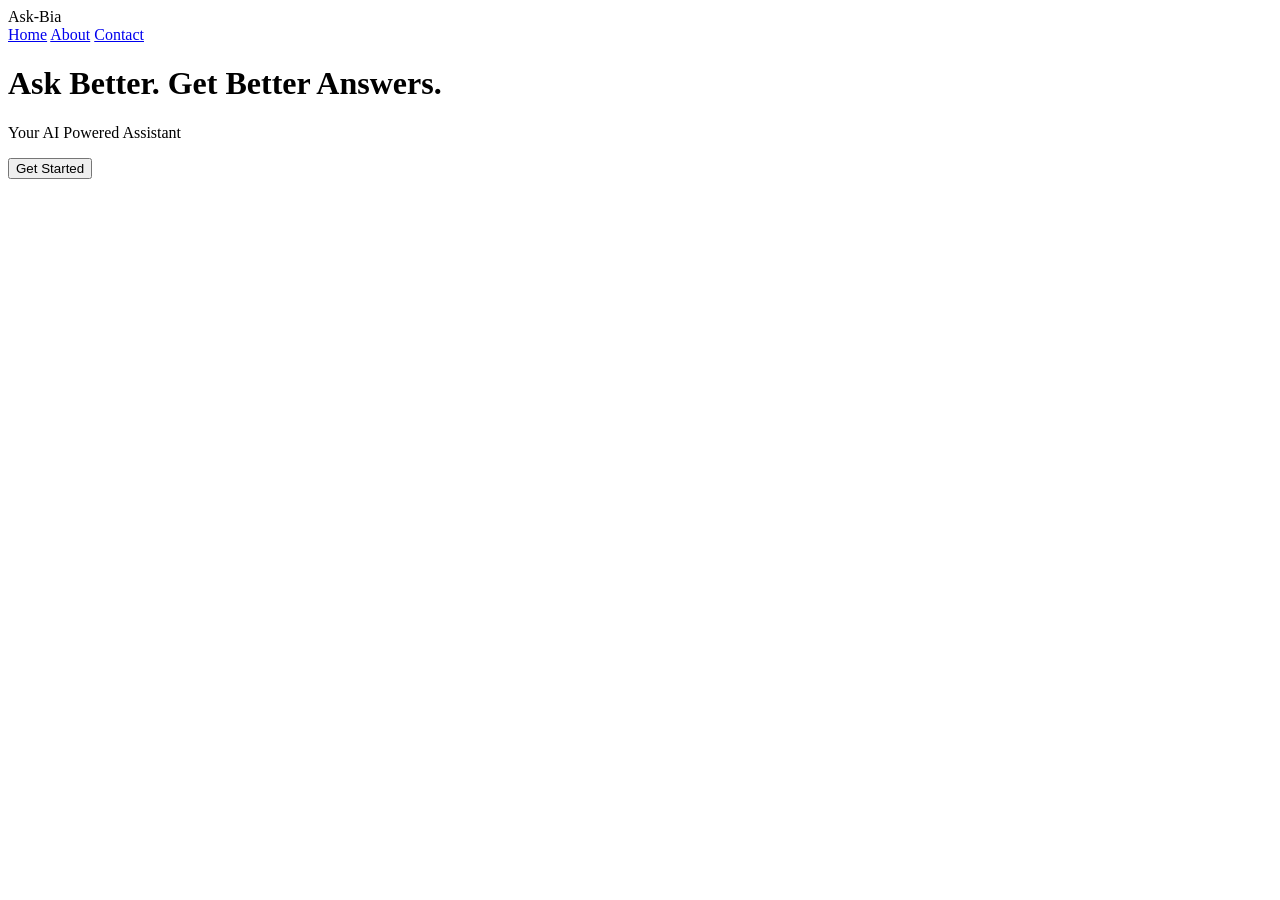
==== index.html @ 4712e225 "first commit" ====
<!DOCTYPE html>
<html lang="en">
<head>
    <meta charset="UTF-8">
    <meta name="viewport" content="width=device-width, initial-scale=1.0">
    <title>AskBia- Ask Better</title>
    <link rel="stylesheet" href="style.css">
</head>
<body>
    <header class="navigation-bar">
        <div class="logo">Ask-Bia</div>
        <nav>
            <a href="#">Home</a>
            <a href="#">About</a>
            <a href="#">Contact</a>
        </nav>
    </header>
    <main class="hero">
        <h1>Ask Better. Get Better Answers.</h1>
        <p>Your AI Powered Assistant</p>
        <button class="cta">Get Started</button>
    </main>
</body>
</html>
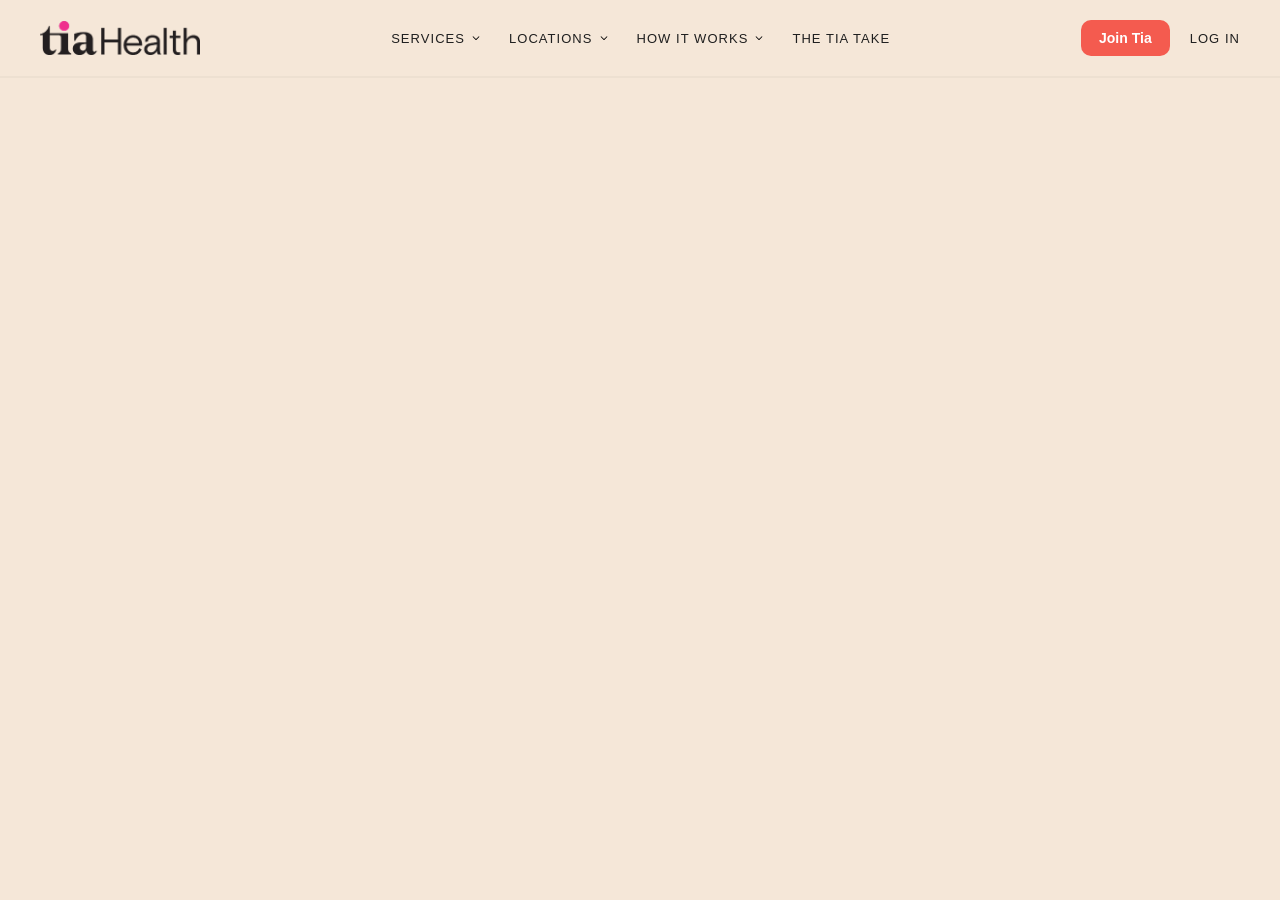
==== commit 845381e0: "MADE IT INTO A PROPER FLEX" ====
--- a/index.html
+++ b/index.html
@@ -3,22 +3,34 @@
 <head>
     <meta charset="UTF-8">
     <meta name="viewport" content="width=device-width, initial-scale=1.0">
-    <title>AskBia- Ask Better</title>
+    <title>Tia Health</title>
     <link rel="stylesheet" href="style.css">
 </head>
 <body>
-    <header class="navigation-bar">
-        <div class="logo">Ask-Bia</div>
-        <nav>
-            <a href="#">Home</a>
-            <a href="#">About</a>
-            <a href="#">Contact</a>
-        </nav>
+    <header class="navbar">
+        <div class = "navin">
+            <div class="logo">
+                <img src="images/big logo.png" alt="Tia Health Logo">
+            </div>
+            <nav class="nav-links">                <a href="#">
+                    SERVICES
+                    <img src="images/down-chevron.svg" alt="" class="chevy">
+                </a>
+                <a href="#">
+                    LOCATIONS
+                    <img src="images/down-chevron.svg" alt="" class="chevy">
+                </a>
+                <a href="#">
+                    HOW IT WORKS
+                    <img src="images/down-chevron.svg" alt="" class="chevy">
+                </a>
+                <a href="#">THE TIA TAKE</a>
+            </nav>
+            <div class="nav-act">
+                <button class="join-btt">Join Tia</button>
+                <a href="#" class="login">LOG IN</a>
+            </div>
+        </div>
     </header>
-    <main class="hero">
-        <h1>Ask Better. Get Better Answers.</h1>
-        <p>Your AI Powered Assistant</p>
-        <button class="cta">Get Started</button>
-    </main>
 </body>
 </html>
--- a/style.css
+++ b/style.css
@@ -0,0 +1,64 @@
+body{
+    margin: 0;
+    background: #f5e7d8;
+    font-family: Arial, Helvetica, sans-serif;
+}
+.navbar{
+    background: #f5e7d8;
+    box-shadow: 0 2px 0 rgba(0,0,0,0.03);
+}
+.navin{
+    max-width: 1200px;
+    margin:auto;
+    padding: 20px 32px;
+    display: flex;
+    align-items: center;
+    justify-content: space-between;
+}
+.logo img{
+height: 34px;
+display: block;
+}
+
+.nav-links{
+    display: flex;
+    gap: 28px;
+}
+.nav-links a{
+display: flex;
+align-items: center;
+gap: 6px;
+text-decoration: none;
+color:#1f1f1f;
+font-size: 13px;
+letter-spacing: 0.08em;
+font-weight: 500;
+}
+
+.chevy{
+    width: 10px;
+    height: 10px;
+}
+
+.nav-act{
+    display: flex;
+    align-items: center;
+    gap: 20px;
+}
+.join-btt{
+    background: #f45b4f;
+    color: white;
+    border: none;
+    padding: 10px 18px;
+    border-radius: 10px;
+    font-size: 14px;
+    font-weight: 600;
+    cursor: pointer;
+}
+.login{
+    text-decoration: none;
+    color: #1f1f1f;
+    font-size: 13px;
+    letter-spacing: 0.08em;
+    font-weight: 500;
+}
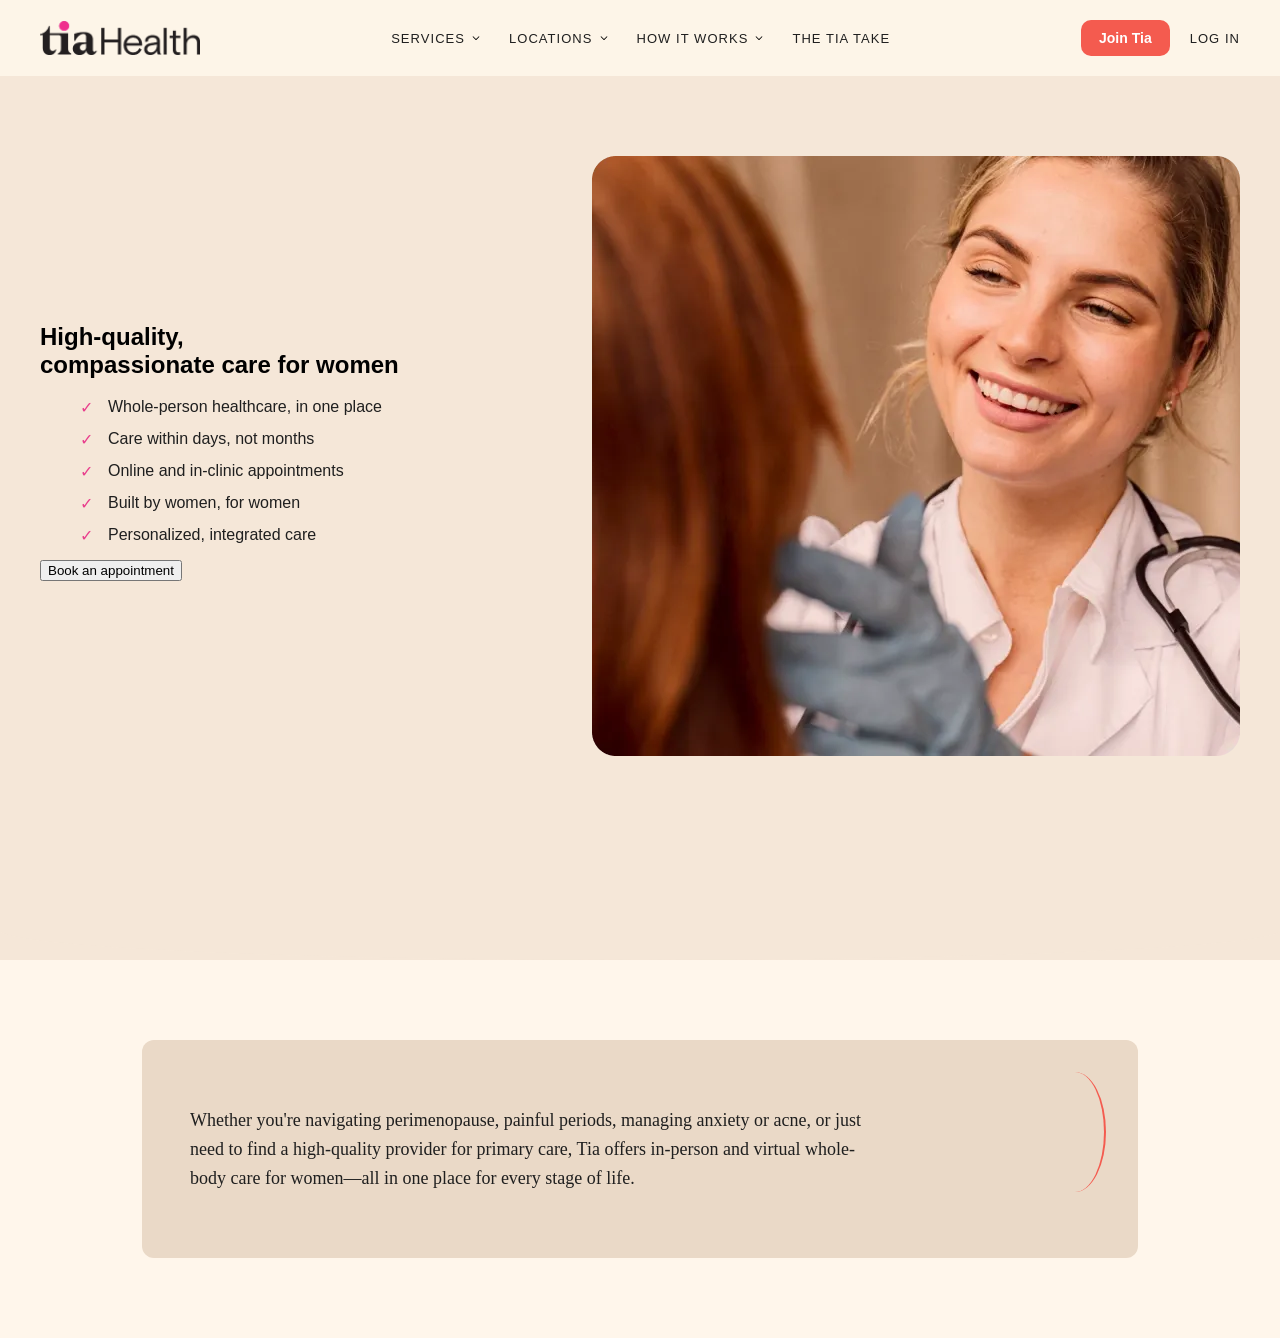
==== commit d0fce4a0: "need to add updare section" ====
--- a/index.html
+++ b/index.html
@@ -32,5 +32,40 @@
             </div>
         </div>
     </header>
+    <section class = "care">
+        <div class="care-in">
+            <div class="care-text">
+                <h1>High-quality,<br>compassionate care for women</h1>
+                <ul class="care-list">
+                    <li>Whole-person healthcare, in one place</li>
+                    <li>Care within days, not months</li>
+                    <li>Online and in-clinic appointments</li>
+                    <li>Built by women, for women</li>
+                    <li>Personalized, integrated care</li>
+                </ul>
+                <button class="care-btn">Book an appointment</button>
+            </div>
+            <div class="care-img">
+                <img src="images/doctor lady.webp" alt="doctor with patient">
+            </div>
+        </div>
+    </section>
+
+    <div class="curve-divider"></div>
+
+    <section class="quote-section">
+  <div class="quote-card">
+    <p>
+      Whether you're navigating perimenopause, painful periods,
+      managing anxiety or acne, or just need to find a high-quality
+      provider for primary care, Tia offers in-person and virtual
+      whole-body care for women—all in one place for every stage of life.
+    </p>
+
+    <span class="squiggle"></span>
+  </div>
+    </section>
+
+
 </body>
 </html>
--- a/style.css
+++ b/style.css
@@ -4,7 +4,7 @@
     font-family: Arial, Helvetica, sans-serif;
 }
 .navbar{
-    background: #f5e7d8;
+    background: #fdf5e8;
     box-shadow: 0 2px 0 rgba(0,0,0,0.03);
 }
 .navin{
@@ -61,4 +61,85 @@
     font-size: 13px;
     letter-spacing: 0.08em;
     font-weight: 500;
-}+}
+.holder{
+    font: 32px inferi-normal, serif;
+    color: #000000;
+    margin: 21.44px 0px;
+}
+
+.care{
+    background:#f5e7d8;
+    padding:80px 0;
+}
+
+.care-in{
+    max-width: 1200px;
+    margin: auto;
+    padding: 0 32px;
+    display: flex;
+    align-items: center;
+    justify-content: space-between;
+    gap: 60px; 
+}
+.care-text{
+    list-style: none;
+    padding:0;
+    margin-bottom: 32px;
+}
+.care-list li{
+    position: relative;
+    padding-left: 28px;
+    margin-bottom: 14px;
+    font-size:16px;
+    color:#1f1f1f;
+}
+
+.care-list li::before{
+    content:"✓";
+    position:absolute;
+    left: 0;
+    top: 0;
+    color:#e83e8c;
+}
+
+.care-list{
+        list-style-type: none;
+}
+
+.curve-divider {
+  height: 120px;
+  background: #f5e7d8;
+  border-bottom-left-radius: 80% 40%;
+  border-bottom-right-radius: 80% 40%;
+}
+.quote-section {
+  background: #fff6eb;
+  padding: 80px 0;
+}
+
+.quote-card {
+  max-width: 900px;
+  margin: auto;
+  background: #ead9c7;
+  padding: 48px;
+  border-radius: 12px;
+  position: relative;
+}
+
+.quote-card p {
+  font-family: Georgia, serif;
+  font-size: 18px;
+  line-height: 1.6;
+  color: #1f1f1f;
+  max-width: 700px;
+}
+.squiggle {
+  position: absolute;
+  right: 32px;
+  top: 32px;
+  width: 60px;
+  height: 120px;
+  border-right: 2px solid #f45b4f;
+  border-radius: 50%;
+}
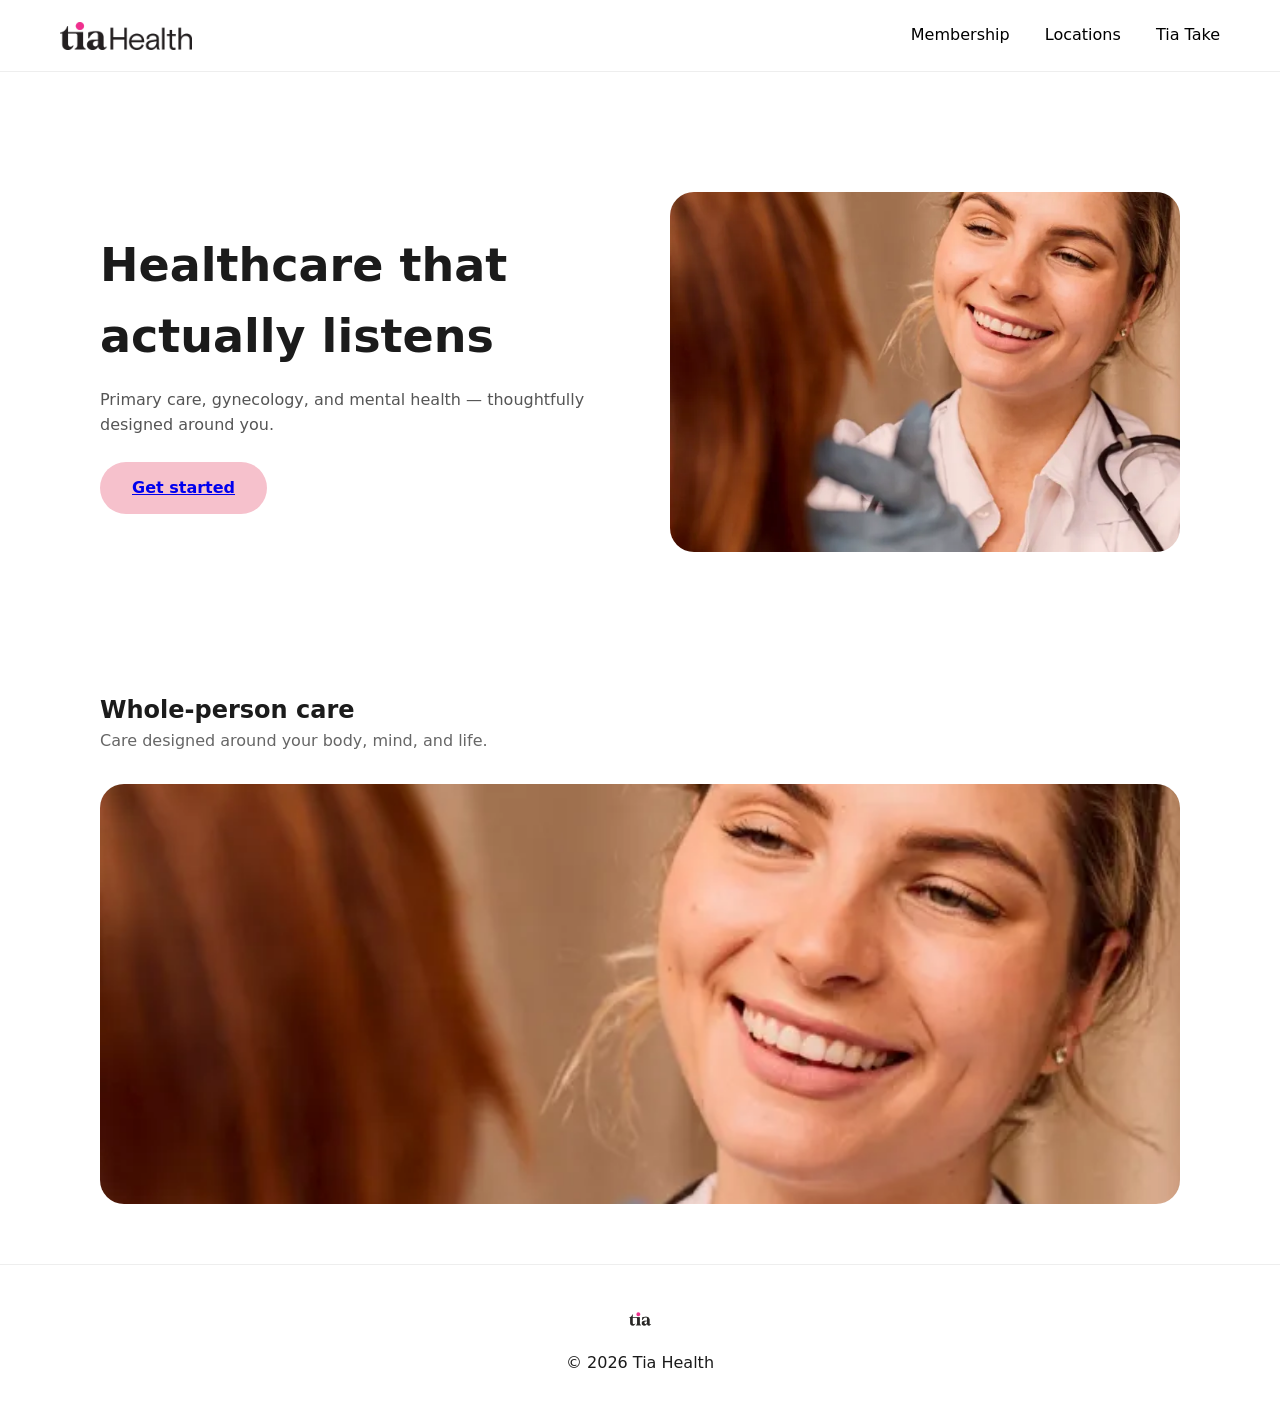
==== commit 36ce8a64: "final commit" ====
--- a/index.html
+++ b/index.html
@@ -1,71 +1,49 @@
 <!DOCTYPE html>
 <html lang="en">
 <head>
-    <meta charset="UTF-8">
-    <meta name="viewport" content="width=device-width, initial-scale=1.0">
-    <title>Tia Health</title>
-    <link rel="stylesheet" href="style.css">
+  <meta charset="UTF-8">
+  <title>Tia Health</title>
+  <link rel="stylesheet" href="style.css">
 </head>
 <body>
-    <header class="navbar">
-        <div class = "navin">
-            <div class="logo">
-                <img src="images/big logo.png" alt="Tia Health Logo">
-            </div>
-            <nav class="nav-links">                <a href="#">
-                    SERVICES
-                    <img src="images/down-chevron.svg" alt="" class="chevy">
-                </a>
-                <a href="#">
-                    LOCATIONS
-                    <img src="images/down-chevron.svg" alt="" class="chevy">
-                </a>
-                <a href="#">
-                    HOW IT WORKS
-                    <img src="images/down-chevron.svg" alt="" class="chevy">
-                </a>
-                <a href="#">THE TIA TAKE</a>
-            </nav>
-            <div class="nav-act">
-                <button class="join-btt">Join Tia</button>
-                <a href="#" class="login">LOG IN</a>
-            </div>
-        </div>
-    </header>
-    <section class = "care">
-        <div class="care-in">
-            <div class="care-text">
-                <h1>High-quality,<br>compassionate care for women</h1>
-                <ul class="care-list">
-                    <li>Whole-person healthcare, in one place</li>
-                    <li>Care within days, not months</li>
-                    <li>Online and in-clinic appointments</li>
-                    <li>Built by women, for women</li>
-                    <li>Personalized, integrated care</li>
-                </ul>
-                <button class="care-btn">Book an appointment</button>
-            </div>
-            <div class="care-img">
-                <img src="images/doctor lady.webp" alt="doctor with patient">
-            </div>
-        </div>
-    </section>
+  <header class="site-header">
+    <img src="images/header logo.png" alt="Tia logo" class="site-logo">
 
-    <div class="curve-divider"></div>
+    <nav class="main-nav">
+      <a href="membership.html">Membership</a>
+      <a href="locations.html">Locations</a>
+      <a href="tia-take.html">Tia Take</a>
+    </nav>
+  </header>
+  <section class="hero-section">
+    <div class="hero-text">
+      <h1>Healthcare that actually listens</h1>
+      <p>
+        Primary care, gynecology, and mental health —
+        thoughtfully designed around you.
+      </p>
 
-    <section class="quote-section">
-  <div class="quote-card">
-    <p>
-      Whether you're navigating perimenopause, painful periods,
-      managing anxiety or acne, or just need to find a high-quality
-      provider for primary care, Tia offers in-person and virtual
-      whole-body care for women—all in one place for every stage of life.
+      <a href="membership.html" class="primary-btn">Get started</a>
+    </div>
+
+    <div class="hero-image">
+      <img src="images/hero image.png" alt="Doctor talking to patient">
+    </div>
+  </section>
+  <section class="content-section">
+    <h2>Whole-person care</h2>
+    <p class="section-note">
+      Care designed around your body, mind, and life.
     </p>
 
-    <span class="squiggle"></span>
-  </div>
-    </section>
-
+    <div class="wide-image">
+      <img src="images/lady smiling 1.webp" alt="Smiling patient">
+    </div>
+  </section>
+  <footer class="site-footer">
+    <img src="images/Logo.png" alt="Tia Health" class="footer-logo">
+    <p>© 2026 Tia Health</p>
+  </footer>
 
 </body>
 </html>
--- a/style.css
+++ b/style.css
@@ -1,145 +1,201 @@
-body{
-    margin: 0;
-    background: #f5e7d8;
-    font-family: Arial, Helvetica, sans-serif;
-}
-.navbar{
-    background: #fdf5e8;
-    box-shadow: 0 2px 0 rgba(0,0,0,0.03);
-}
-.navin{
-    max-width: 1200px;
-    margin:auto;
-    padding: 20px 32px;
-    display: flex;
-    align-items: center;
-    justify-content: space-between;
-}
-.logo img{
-height: 34px;
-display: block;
-}
-
-.nav-links{
-    display: flex;
-    gap: 28px;
-}
-.nav-links a{
-display: flex;
-align-items: center;
-gap: 6px;
-text-decoration: none;
-color:#1f1f1f;
-font-size: 13px;
-letter-spacing: 0.08em;
-font-weight: 500;
-}
-
-.chevy{
-    width: 10px;
-    height: 10px;
-}
-
-.nav-act{
-    display: flex;
-    align-items: center;
-    gap: 20px;
-}
-.join-btt{
-    background: #f45b4f;
-    color: white;
-    border: none;
-    padding: 10px 18px;
-    border-radius: 10px;
-    font-size: 14px;
-    font-weight: 600;
-    cursor: pointer;
-}
-.login{
-    text-decoration: none;
-    color: #1f1f1f;
-    font-size: 13px;
-    letter-spacing: 0.08em;
-    font-weight: 500;
-}
-.holder{
-    font: 32px inferi-normal, serif;
-    color: #000000;
-    margin: 21.44px 0px;
-}
-
-.care{
-    background:#f5e7d8;
-    padding:80px 0;
-}
-
-.care-in{
-    max-width: 1200px;
-    margin: auto;
-    padding: 0 32px;
-    display: flex;
-    align-items: center;
-    justify-content: space-between;
-    gap: 60px; 
-}
-.care-text{
-    list-style: none;
-    padding:0;
-    margin-bottom: 32px;
-}
-.care-list li{
-    position: relative;
-    padding-left: 28px;
-    margin-bottom: 14px;
-    font-size:16px;
-    color:#1f1f1f;
-}
-
-.care-list li::before{
-    content:"✓";
-    position:absolute;
-    left: 0;
-    top: 0;
-    color:#e83e8c;
-}
-
-.care-list{
-        list-style-type: none;
-}
-
-.curve-divider {
-  height: 120px;
-  background: #f5e7d8;
-  border-bottom-left-radius: 80% 40%;
-  border-bottom-right-radius: 80% 40%;
-}
-.quote-section {
-  background: #fff6eb;
-  padding: 80px 0;
-}
-
-.quote-card {
-  max-width: 900px;
+* {
+  margin: 0;
+  padding: 0;
+  box-sizing: border-box;
+}
+
+body {
+  font-family: system-ui, -apple-system, sans-serif;
+  color: #1b1b1b;
+  line-height: 1.55;
+}
+
+img {
+  width: 100%;
+  height: 100%;
+  object-fit: cover;
+}
+
+.site-header {
+  height: 72px;
+  padding: 0 60px;
+  display: flex;
+  align-items: center;
+  justify-content: space-between;
+  border-bottom: 1px solid #eee;
+  background: #fff;
+}
+
+.simple-header {
+  border-bottom: none;
+}
+
+.site-logo {
+  height: 28px;
+  width: auto;
+}
+
+.main-nav a {
+  margin-left: 30px;
+  font-weight: 500;
+  text-decoration: none;
+  color: #000;
+}
+.hero-section {
+  max-width: 1200px;
+  margin: 40px auto 0;
+  padding: 80px 60px;
+  display: grid;
+  grid-template-columns: 1fr 1fr;
+  gap: 60px;
+  align-items: center;
+}
+
+.hero-text h1 {
+  font-size: 46px;
+}
+
+.hero-text p {
+  margin-top: 16px;
+  color: #555;
+}
+
+.primary-btn {
+  display: inline-block;
+  margin-top: 24px;
+  padding: 14px 32px;
+  border-radius: 40px;
+  background: #f6c1cc;
+  font-weight: 600;
+}
+.content-section {
+  max-width: 1200px;
   margin: auto;
-  background: #ead9c7;
-  padding: 48px;
+  padding: 60px;
+}
+
+.section-note {
+  color: #666;
+  margin-bottom: 30px;
+}
+.hero-image,
+.wide-image {
+  height: 360px;
+  border-radius: 24px;
+  overflow: hidden;
+}
+
+.wide-image {
+  height: 420px;
+}
+
+.wide-image img {
+  object-position: center 25%;
+}
+.locations-page {
+  background: #fbf3e8;
+}
+
+.location-grid {
+  display: grid;
+  grid-template-columns: repeat(3, 1fr);
+  gap: 30px;
+}
+
+.location-card {
+  background: #fff;
+  border-radius: 18px;
+  border: 1px solid #eee;
+  overflow: hidden;
+}
+
+.card-image {
+  height: 190px;
+}
+
+.card-image img {
+  object-position: center 35%;
+}
+
+.location-card h3 {
+  padding: 16px;
+}
+.signup-page {
+  background: #fbf3e8;
+}
+.signup-wrapper {
+  display: flex;
+  justify-content: center;
+  padding: 60px 20px;
+}
+.signup-box {
+  max-width: 500px;
+  width: 100%;
+}
+.signup-box input {
+  width: 100%;
+  padding: 14px;
+  margin-bottom: 16px;
+  border-radius: 10px;
+  border: 1px solid #ddd;
+}
+
+.form-row {
+  display: grid;
+  grid-template-columns: 1fr 1fr;
+  gap: 16px;
+}
+
+.checkbox-line {
+  font-size: 14px;
+  margin-bottom: 20px;
+}
+
+button {
+  width: 100%;
+  padding: 16px;
   border-radius: 12px;
-  position: relative;
-}
-
-.quote-card p {
-  font-family: Georgia, serif;
-  font-size: 18px;
-  line-height: 1.6;
-  color: #1f1f1f;
-  max-width: 700px;
-}
-.squiggle {
-  position: absolute;
-  right: 32px;
-  top: 32px;
-  width: 60px;
-  height: 120px;
-  border-right: 2px solid #f45b4f;
-  border-radius: 50%;
-}
+  border: none;
+  background: #e5d8cb;
+  font-weight: 600;
+}
+.blog-list {
+  display: grid;
+  grid-template-columns: repeat(3, 1fr);
+  gap: 30px;
+}
+.story-card {
+  background: #fff;
+  border-radius: 18px;
+  border: 1px solid #eee;
+  padding: 24px;
+}
+
+.story-author {
+  font-size: 13px;
+  color: #999;
+  margin: 6px 0 12px;
+}
+.site-footer {
+  padding: 40px;
+  border-top: 1px solid #eee;
+  text-align: center;
+}
+
+.footer-logo {
+  height: 28px;
+  width: auto;
+  margin-bottom: 10px;
+}
+@media (max-width: 900px) {
+  .hero-section {
+    grid-template-columns: 1fr;
+  }
+  .location-grid,
+  .blog-list {
+    grid-template-columns: 1fr;
+  }
+  .form-row {
+    grid-template-columns: 1fr;
+  }
+}
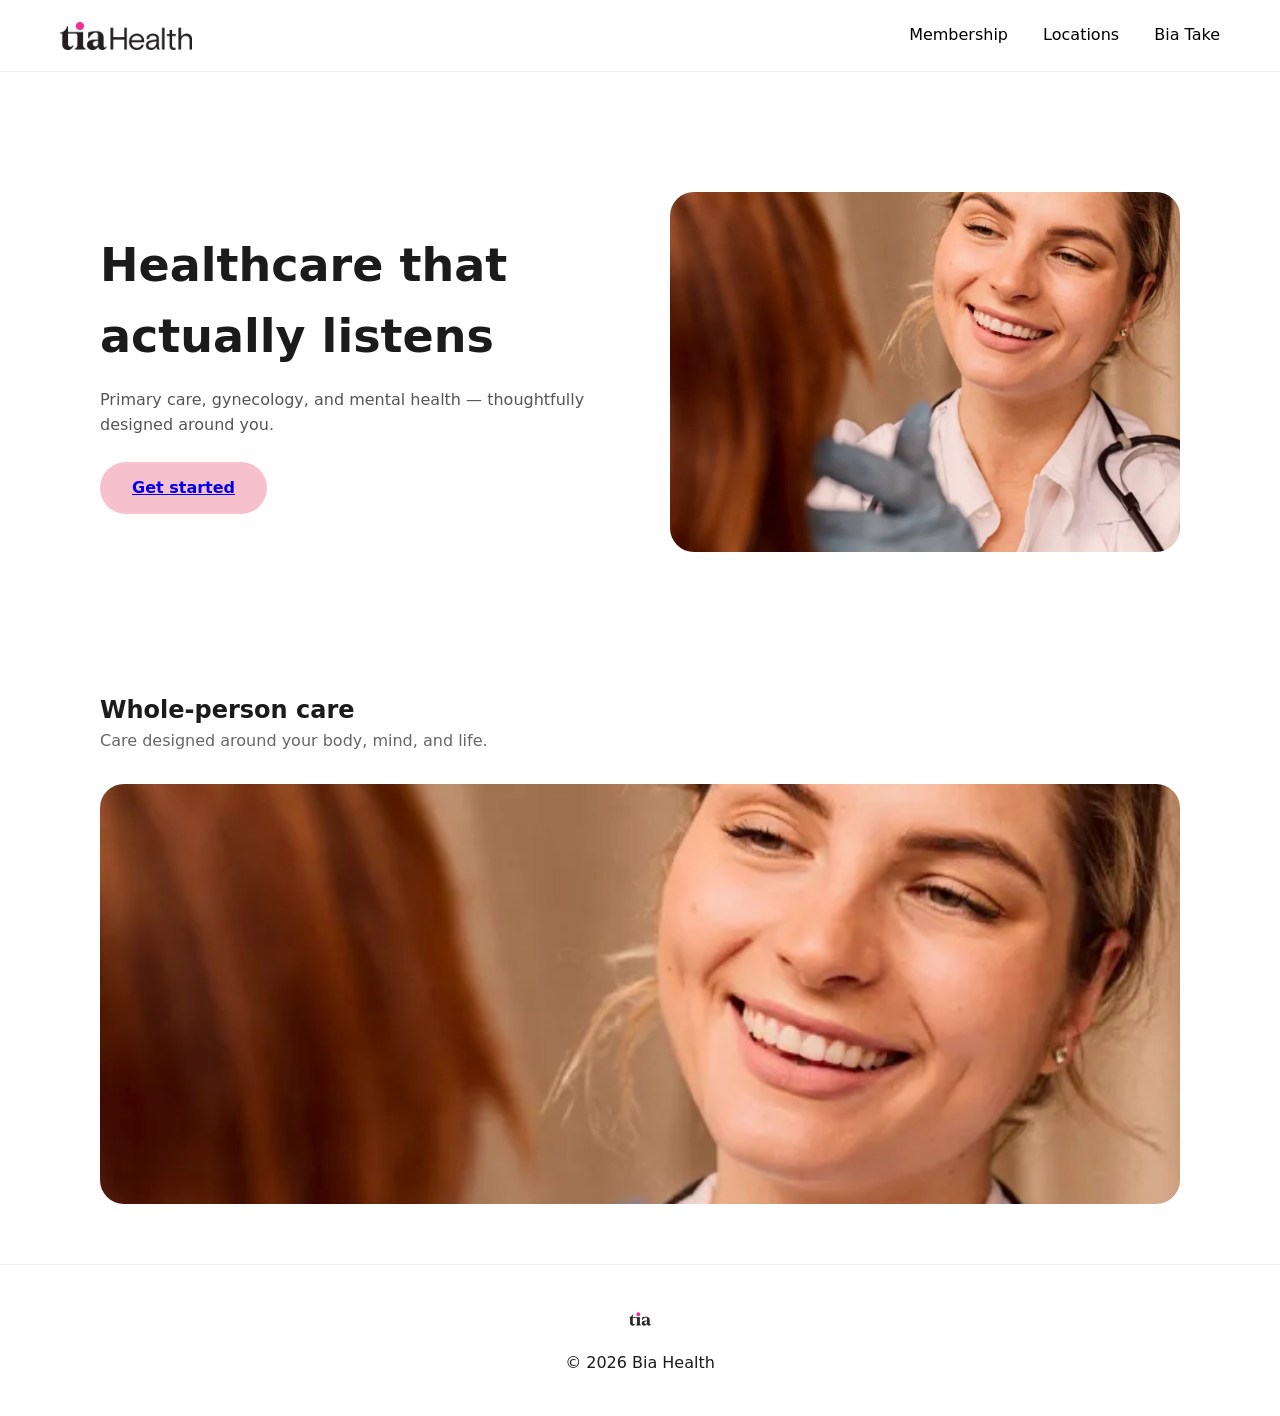
==== commit fdf9ae85: "Final" ====
--- a/index.html
+++ b/index.html
@@ -2,7 +2,7 @@
 <html lang="en">
 <head>
   <meta charset="UTF-8">
-  <title>Tia Health</title>
+  <title>Bia Health</title>
   <link rel="stylesheet" href="style.css">
 </head>
 <body>
@@ -12,7 +12,7 @@
     <nav class="main-nav">
       <a href="membership.html">Membership</a>
       <a href="locations.html">Locations</a>
-      <a href="tia-take.html">Tia Take</a>
+      <a href="tia-take.html">Bia Take</a>
     </nav>
   </header>
   <section class="hero-section">
@@ -42,7 +42,7 @@
   </section>
   <footer class="site-footer">
     <img src="images/Logo.png" alt="Tia Health" class="footer-logo">
-    <p>© 2026 Tia Health</p>
+    <p>© 2026 Bia Health</p>
   </footer>
 
 </body>
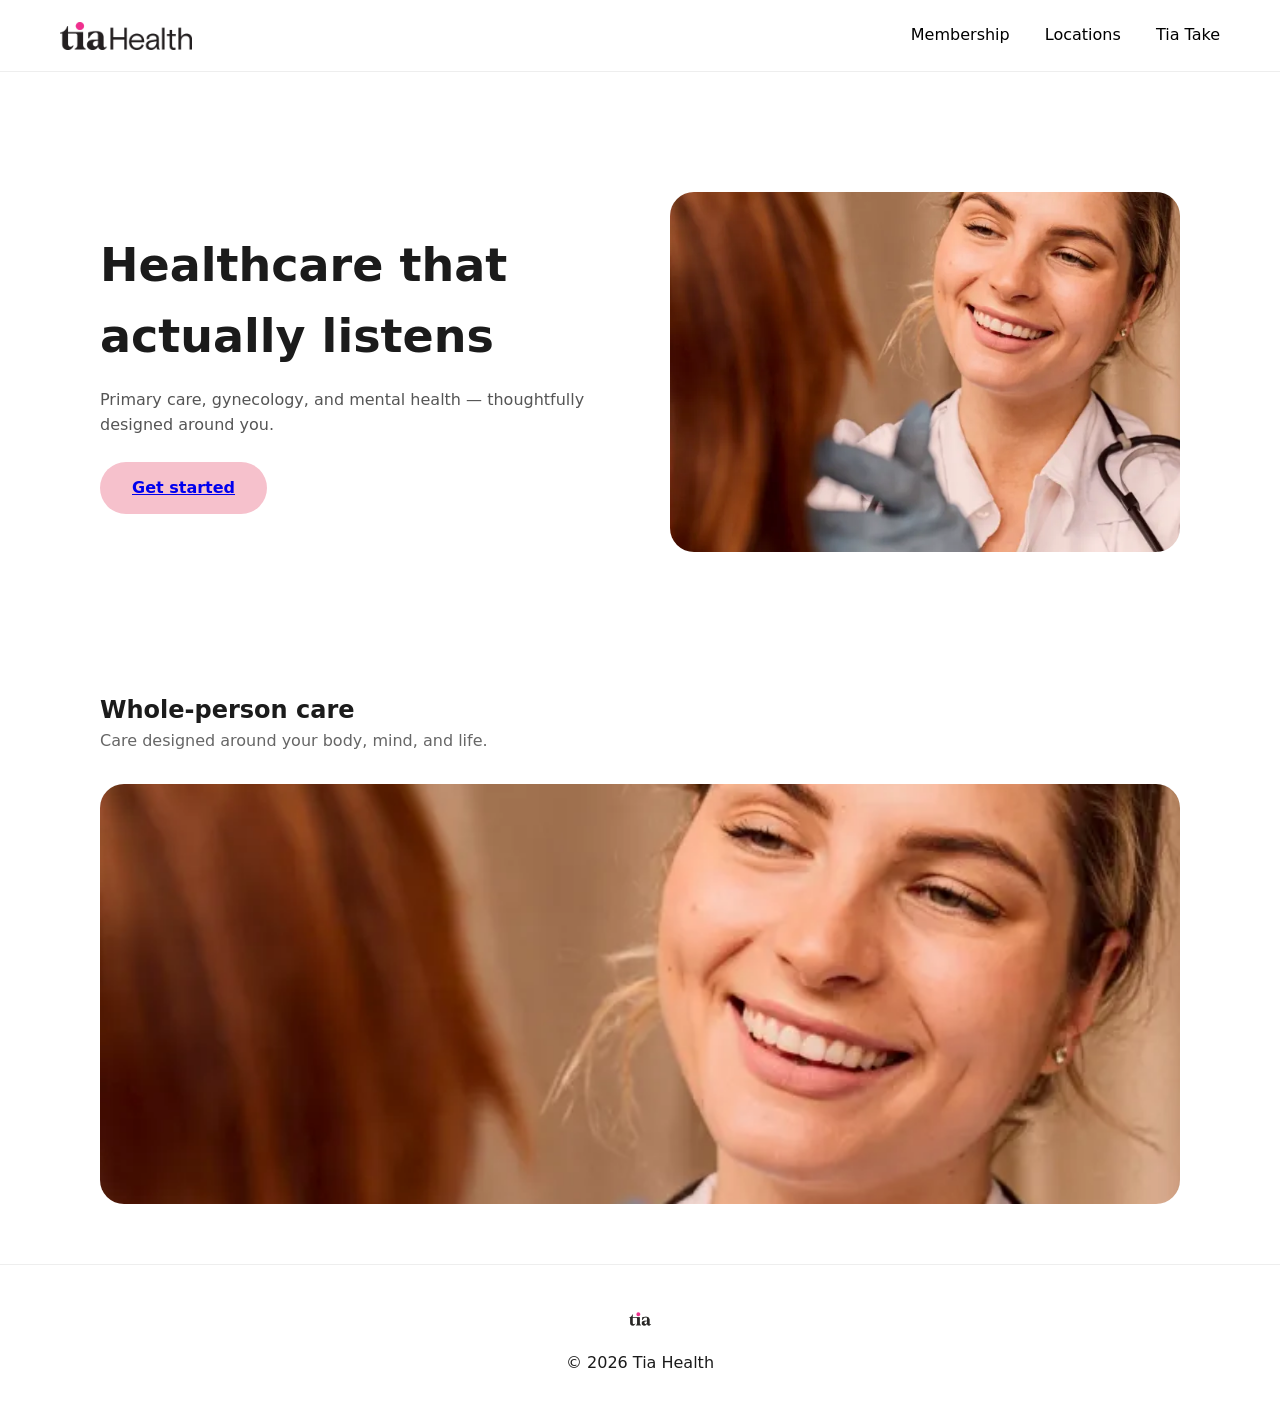
==== commit e2a814ad: "final" ====
--- a/index.html
+++ b/index.html
@@ -2,7 +2,7 @@
 <html lang="en">
 <head>
   <meta charset="UTF-8">
-  <title>Bia Health</title>
+  <title>T  ia Health</title>
   <link rel="stylesheet" href="style.css">
 </head>
 <body>
@@ -12,7 +12,7 @@
     <nav class="main-nav">
       <a href="membership.html">Membership</a>
       <a href="locations.html">Locations</a>
-      <a href="tia-take.html">Bia Take</a>
+      <a href="tia-take.html">Tia Take</a>
     </nav>
   </header>
   <section class="hero-section">
@@ -42,7 +42,7 @@
   </section>
   <footer class="site-footer">
     <img src="images/Logo.png" alt="Tia Health" class="footer-logo">
-    <p>© 2026 Bia Health</p>
+    <p>© 2026 Tia Health</p>
   </footer>
 
 </body>
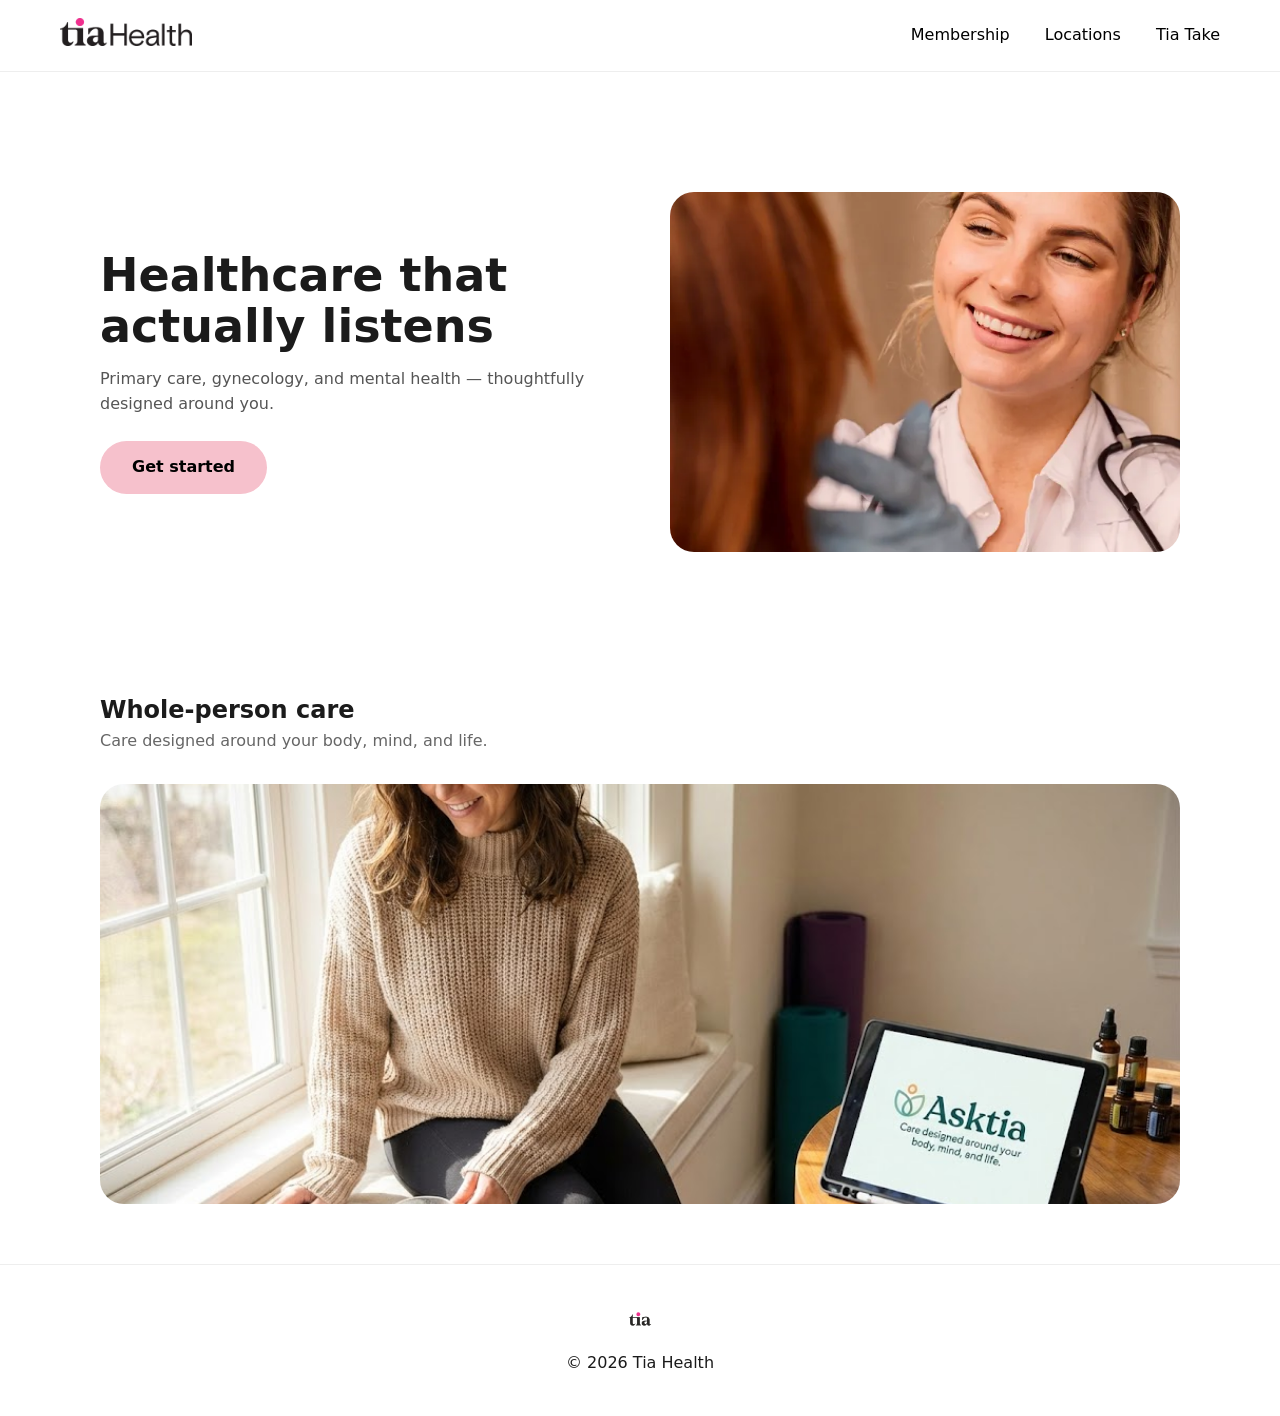
==== commit daf12984: "final" ====
--- a/index.html
+++ b/index.html
@@ -1,49 +1,52 @@
 <!DOCTYPE html>
 <html lang="en">
+
 <head>
-  <meta charset="UTF-8">
-  <title>T  ia Health</title>
-  <link rel="stylesheet" href="style.css">
+    <meta charset="UTF-8">
+    <title>Tia Health</title>
+    <link rel="stylesheet" href="style.css">
 </head>
+
 <body>
-  <header class="site-header">
-    <img src="images/header logo.png" alt="Tia logo" class="site-logo">
+    <header class="site-header">
+        <a href="index.html"><img src="images/header logo.png" alt="Tia logo" class="site-logo"></a>
 
-    <nav class="main-nav">
-      <a href="membership.html">Membership</a>
-      <a href="locations.html">Locations</a>
-      <a href="tia-take.html">Tia Take</a>
-    </nav>
-  </header>
-  <section class="hero-section">
-    <div class="hero-text">
-      <h1>Healthcare that actually listens</h1>
-      <p>
-        Primary care, gynecology, and mental health —
-        thoughtfully designed around you.
-      </p>
+        <nav class="main-nav">
+            <a href="membership.html">Membership</a>
+            <a href="locations.html">Locations</a>
+            <a href="tia-take.html">Tia Take</a>
+        </nav>
+    </header>
+    <section class="hero-section">
+        <div class="hero-text">
+            <h1>Healthcare that actually listens</h1>
+            <p>
+                Primary care, gynecology, and mental health —
+                thoughtfully designed around you.
+            </p>
 
-      <a href="membership.html" class="primary-btn">Get started</a>
-    </div>
+            <a href="membership.html" class="primary-btn">Get started</a>
+        </div>
 
-    <div class="hero-image">
-      <img src="images/hero image.png" alt="Doctor talking to patient">
-    </div>
-  </section>
-  <section class="content-section">
-    <h2>Whole-person care</h2>
-    <p class="section-note">
-      Care designed around your body, mind, and life.
-    </p>
+        <div class="hero-image">
+            <img src="images/hero image.png" alt="Doctor talking to patient">
+        </div>
+    </section>
+    <section class="content-section">
+        <h2>Whole-person care</h2>
+        <p class="section-note">
+            Care designed around your body, mind, and life.
+        </p>
 
-    <div class="wide-image">
-      <img src="images/lady smiling 1.webp" alt="Smiling patient">
-    </div>
-  </section>
-  <footer class="site-footer">
-    <img src="images/Logo.png" alt="Tia Health" class="footer-logo">
-    <p>© 2026 Tia Health</p>
-  </footer>
+        <div class="wide-image">
+            <img src="images/banner2.jpg" alt="Smiling patient">
+        </div>
+    </section>
+    <footer class="site-footer">
+        <img src="images/Logo.png" alt="Tia Health" class="footer-logo">
+        <p>© 2026 Tia Health</p>
+    </footer>
 
 </body>
+
 </html>
--- a/style.css
+++ b/style.css
@@ -5,15 +5,17 @@
 }
 
 body {
-  font-family: system-ui, -apple-system, sans-serif;
+  font-family: system-ui, -apple-system, BlinkMacSystemFont, "Segoe UI", sans-serif;
   color: #1b1b1b;
   line-height: 1.55;
+  background: #fff;
 }
 
 img {
   width: 100%;
   height: 100%;
   object-fit: cover;
+  object-position: center;
 }
 
 .site-header {
@@ -41,6 +43,7 @@
   text-decoration: none;
   color: #000;
 }
+
 .hero-section {
   max-width: 1200px;
   margin: 40px auto 0;
@@ -53,6 +56,7 @@
 
 .hero-text h1 {
   font-size: 46px;
+  line-height: 1.1;
 }
 
 .hero-text p {
@@ -67,7 +71,10 @@
   border-radius: 40px;
   background: #f6c1cc;
   font-weight: 600;
-}
+  text-decoration: none;
+  color: #000;
+}
+
 .content-section {
   max-width: 1200px;
   margin: auto;
@@ -78,6 +85,7 @@
   color: #666;
   margin-bottom: 30px;
 }
+
 .hero-image,
 .wide-image {
   height: 360px;
@@ -92,6 +100,7 @@
 .wide-image img {
   object-position: center 25%;
 }
+
 .locations-page {
   background: #fbf3e8;
 }
@@ -119,25 +128,40 @@
 
 .location-card h3 {
   padding: 16px;
-}
+  font-size: 18px;
+}
+
 .signup-page {
   background: #fbf3e8;
 }
+
 .signup-wrapper {
   display: flex;
   justify-content: center;
-  padding: 60px 20px;
-}
+  padding: 80px 20px;
+}
+
 .signup-box {
-  max-width: 500px;
   width: 100%;
-}
-.signup-box input {
+  max-width: 520px;
+}
+
+.signup-box h1 {
+  text-align: center;
+  font-size: 34px;
+}
+
+.signup-form {
+  margin-top: 32px;
+}
+
+.signup-form input {
   width: 100%;
-  padding: 14px;
-  margin-bottom: 16px;
-  border-radius: 10px;
+  padding: 14px 16px;
+  margin-bottom: 18px;
+  border-radius: 12px;
   border: 1px solid #ddd;
+  font-size: 15px;
 }
 
 .form-row {
@@ -146,24 +170,47 @@
   gap: 16px;
 }
 
-.checkbox-line {
+.checkbox-row {
+  display: flex;
+  align-items: center;
+  gap: 12px;
+  margin: 22px 0 28px;
   font-size: 14px;
-  margin-bottom: 20px;
-}
-
-button {
+}
+
+.checkbox-row input {
+  width: 16px;
+  height: 16px;
+}
+
+.signup-form button {
   width: 100%;
-  padding: 16px;
+  height: 52px;
   border-radius: 12px;
   border: none;
   background: #e5d8cb;
+  font-size: 15px;
   font-weight: 600;
-}
+  color: #9a9a9a;
+}
+
+.helper-text {
+  margin-top: 24px;
+  text-align: center;
+  font-size: 14px;
+}
+
+.helper-text a {
+  color: #6a1b9a;
+  text-decoration: none;
+}
+
 .blog-list {
   display: grid;
   grid-template-columns: repeat(3, 1fr);
   gap: 30px;
 }
+
 .story-card {
   background: #fff;
   border-radius: 18px;
@@ -171,11 +218,16 @@
   padding: 24px;
 }
 
+.story-card h3 {
+  font-size: 18px;
+}
+
 .story-author {
   font-size: 13px;
   color: #999;
   margin: 6px 0 12px;
 }
+
 .site-footer {
   padding: 40px;
   border-top: 1px solid #eee;
@@ -187,15 +239,65 @@
   width: auto;
   margin-bottom: 10px;
 }
-@media (max-width: 900px) {
+
+@media (max-width: 1024px) {
   .hero-section {
     grid-template-columns: 1fr;
-  }
+    padding: 60px 40px;
+  }
+
+  .location-grid,
+  .blog-list {
+    grid-template-columns: repeat(2, 1fr);
+  }
+
+  .content-section {
+    padding: 50px 40px;
+  }
+}
+
+@media (max-width: 640px) {
+  .site-header {
+    padding: 0 20px;
+  }
+
+  .main-nav a {
+    margin-left: 18px;
+    font-size: 14px;
+  }
+
+  .hero-section {
+    padding: 50px 20px;
+    margin-top: 20px;
+  }
+
+  .hero-text h1 {
+    font-size: 32px;
+  }
+
+  .hero-image,
+  .wide-image {
+    height: 260px;
+  }
+
+  .content-section {
+    padding: 40px 20px;
+  }
+
   .location-grid,
   .blog-list {
     grid-template-columns: 1fr;
   }
+
   .form-row {
     grid-template-columns: 1fr;
   }
-}
+
+  .signup-wrapper {
+    padding: 60px 16px;
+  }
+
+  .signup-box h1 {
+    font-size: 28px;
+  }
+}
